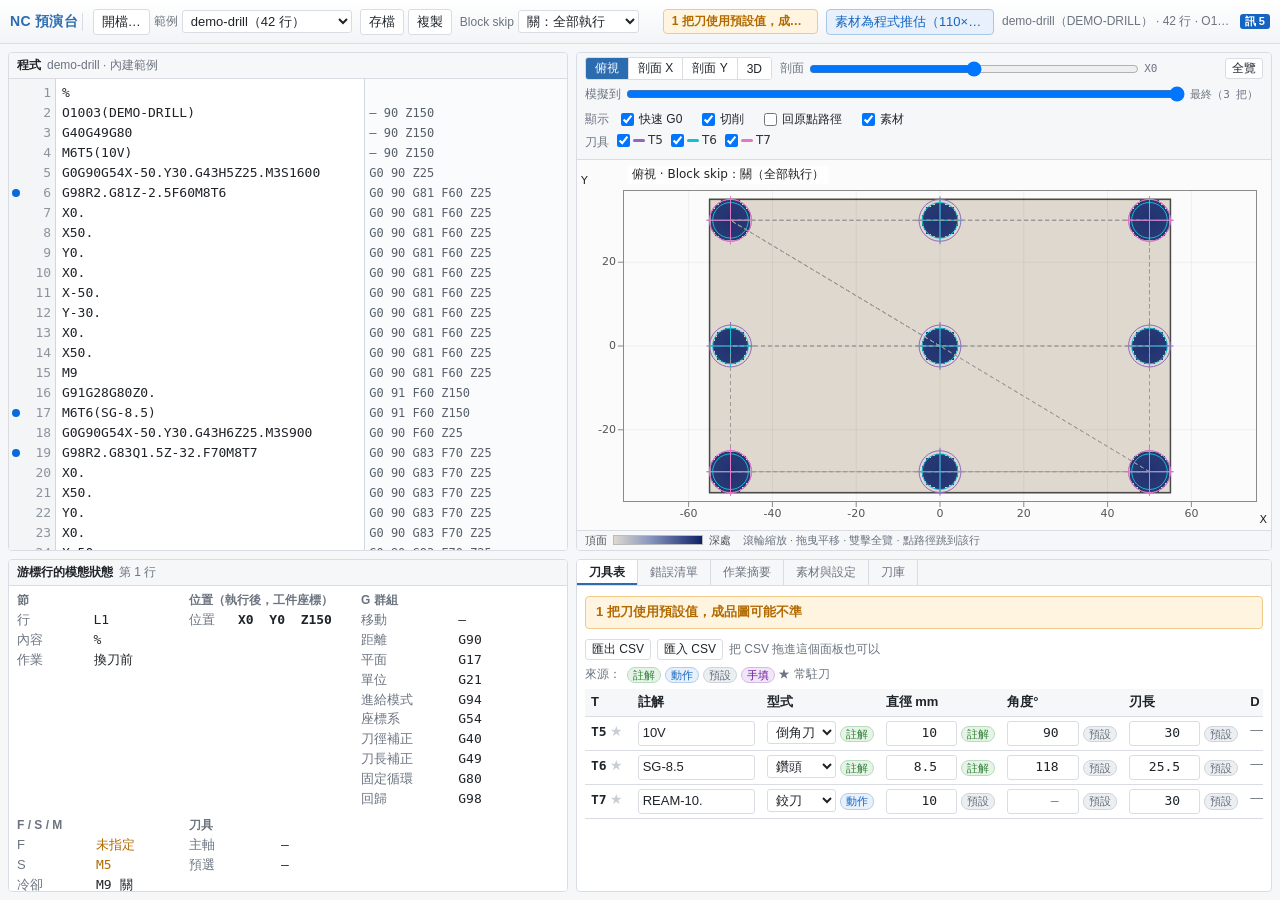
==== index.html @ df40dfec "NC 預演台 — Fanuc 加工中心 G-code 預演與檢錯工具 純前端的 NC 程式預演台：畫刀具路徑、逐把刀模擬素材切除、跑 36 條規則檢查 （語法、模態衝突、刀徑補正、固定循環、剛性攻牙、" ====
<!DOCTYPE html>
<html lang="zh-Hant">
<head>
<meta charset="utf-8">
<meta name="viewport" content="width=device-width, initial-scale=1">
<title>NC 預演台</title>
<meta http-equiv="refresh" content="0; url=./nc-preview/">
<link rel="canonical" href="./nc-preview/">
<style>
  body { font-family: system-ui, "Microsoft JhengHei", sans-serif; margin: 4rem auto; max-width: 32rem; padding: 0 1rem; line-height: 1.8; }
</style>
</head>
<body>
<p>正在前往 <a href="./nc-preview/">NC 預演台</a>…</p>
<p>如果沒有自動跳轉，請點上面的連結。</p>
<script>location.replace('./nc-preview/');</script>
</body>
</html>
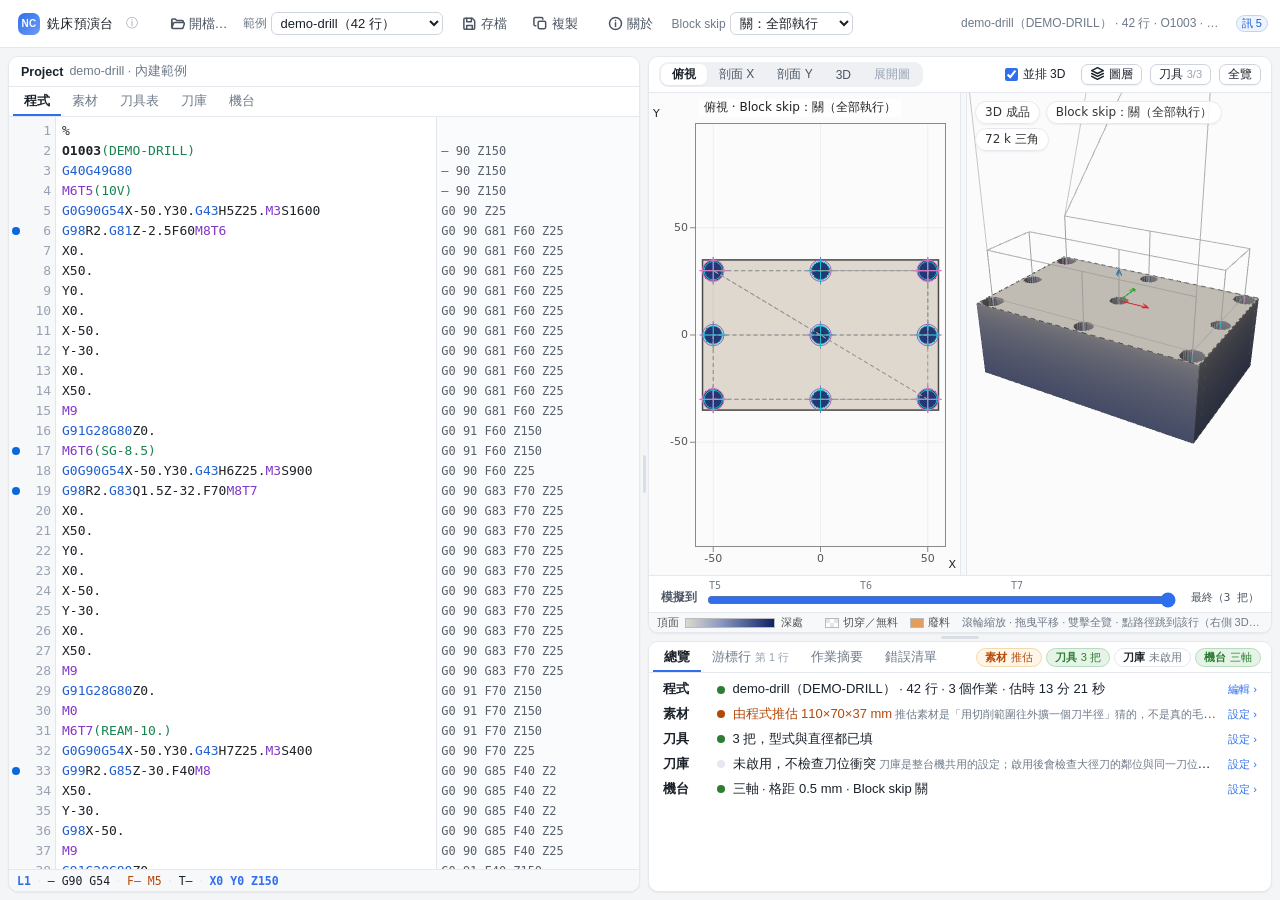
==== commit aacb40c9: "改名銑床預演台，加上贊助與「關於」 改名：NC 預演台 → 銑床預演台（38 處）。名字點明適用範圍——車床的 G 代碼體系 不同、跑不了，兩份 README 的限制段也補上這句。nc-preview" ====
--- a/index.html
+++ b/index.html
@@ -3,7 +3,7 @@
 <head>
 <meta charset="utf-8">
 <meta name="viewport" content="width=device-width, initial-scale=1">
-<title>NC 預演台</title>
+<title>銑床預演台</title>
 <meta http-equiv="refresh" content="0; url=./nc-preview/">
 <link rel="canonical" href="./nc-preview/">
 <style>
@@ -11,7 +11,7 @@
 </style>
 </head>
 <body>
-<p>正在前往 <a href="./nc-preview/">NC 預演台</a>…</p>
+<p>正在前往 <a href="./nc-preview/">銑床預演台</a>…</p>
 <p>如果沒有自動跳轉，請點上面的連結。</p>
 <script>location.replace('./nc-preview/');</script>
 </body>
